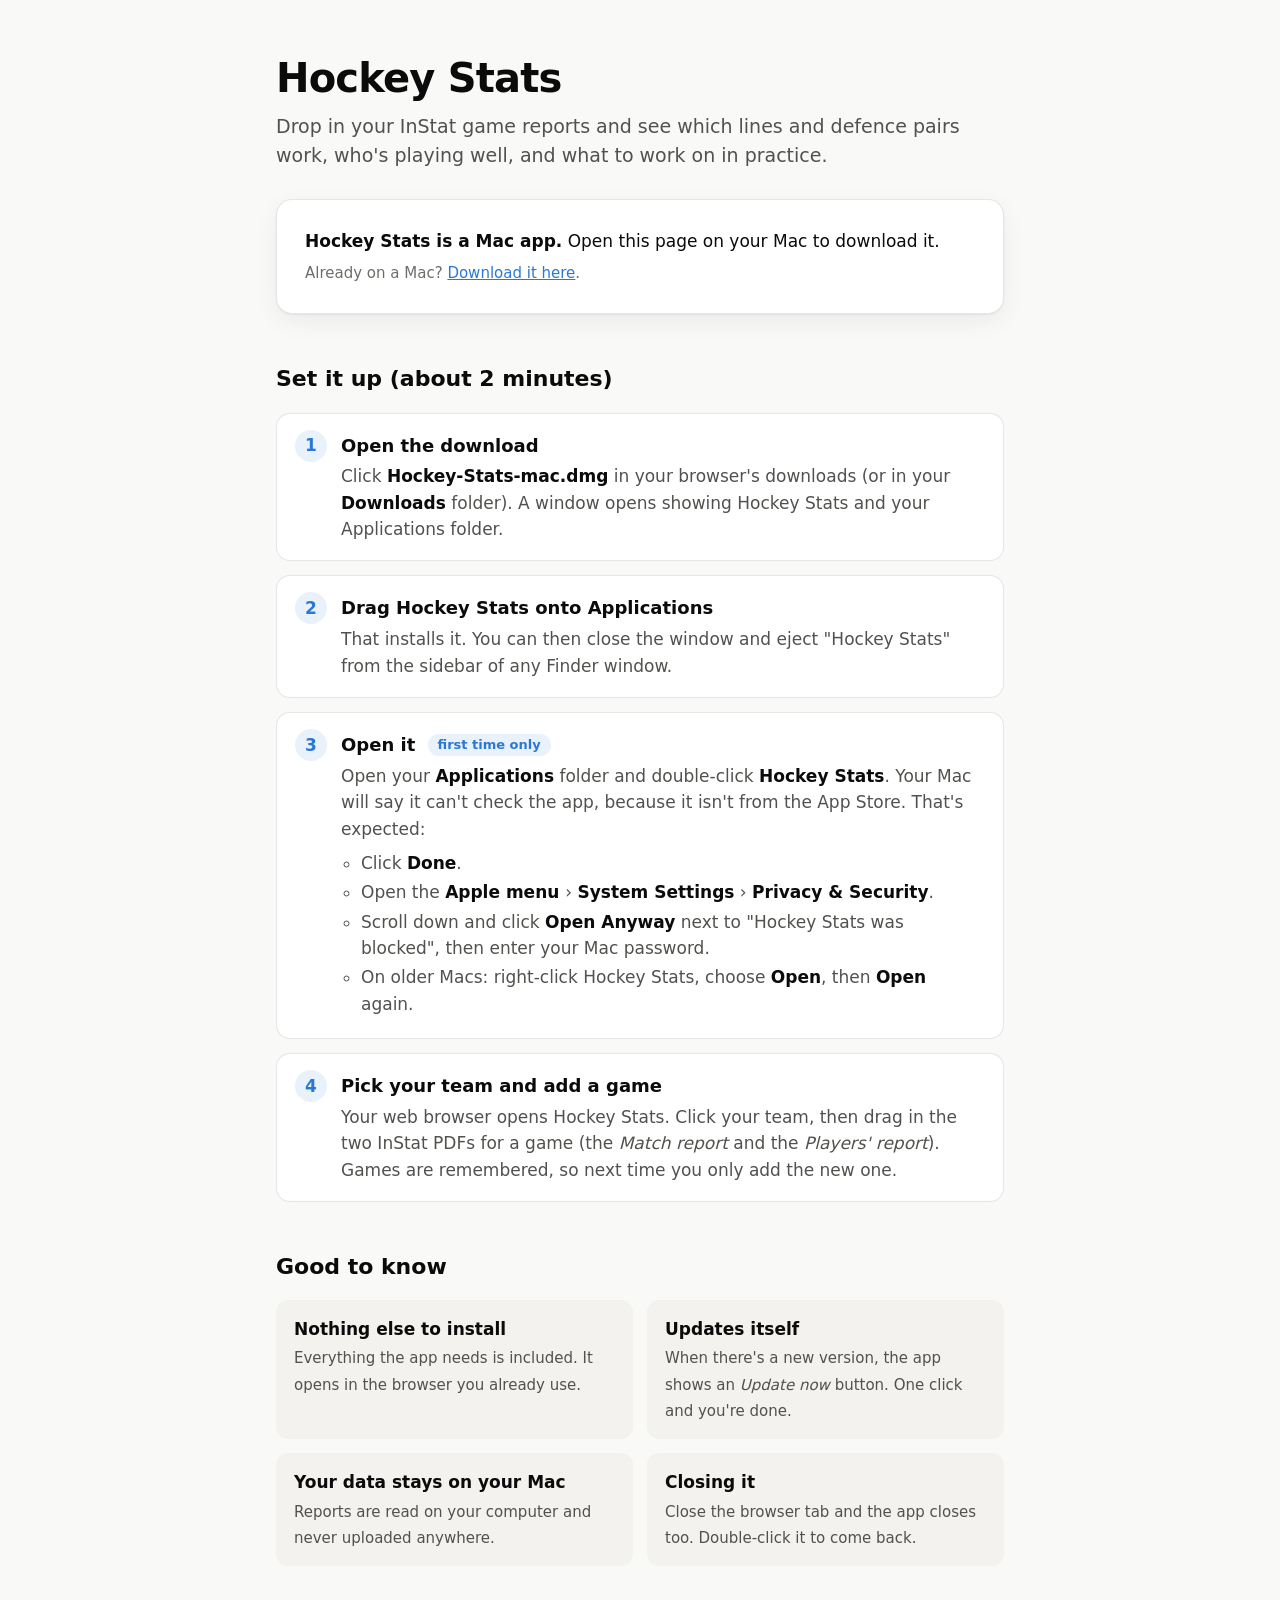
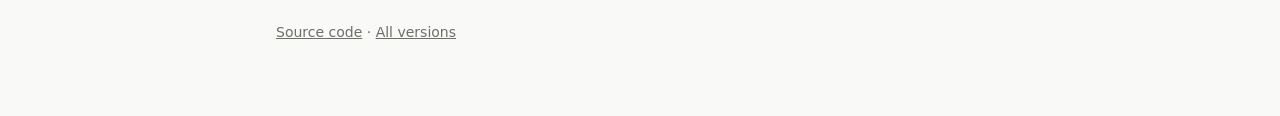
==== docs/index.html @ 82802dbf "Add a download page for GitHub Pages" ====
<!doctype html>
<html lang="en">
<head>
<meta charset="utf-8">
<meta name="viewport" content="width=device-width, initial-scale=1">
<title>Hockey Stats</title>
<meta name="description" content="Turn InStat game reports into line, pairing and player analysis. Free Mac app.">
<style>
  :root {
    color-scheme: light;
    --page: #f9f9f7;
    --surface: #ffffff;
    --surface-2: #f3f2ee;
    --text: #0b0b0b;
    --text-2: #52514e;
    --muted: #6f6d68;
    --border: rgba(11, 11, 11, 0.1);
    --accent: #2a78d6;
    --accent-ink: #ffffff;
    --accent-wash: rgba(42, 120, 214, 0.1);
    --shadow: 0 1px 2px rgba(0, 0, 0, 0.06), 0 8px 24px rgba(0, 0, 0, 0.06);
  }
  @media (prefers-color-scheme: dark) {
    :root:not([data-theme="light"]) {
      color-scheme: dark;
      --page: #0d0d0d;
      --surface: #1a1a19;
      --surface-2: #232321;
      --text: #ffffff;
      --text-2: #c3c2b7;
      --muted: #9a998f;
      --border: rgba(255, 255, 255, 0.12);
      --accent: #3987e5;
      --accent-wash: rgba(57, 135, 229, 0.16);
      --shadow: none;
    }
  }
  * { box-sizing: border-box; }
  body { margin: 0; background: var(--page); color: var(--text); font: 17px/1.55 system-ui, -apple-system, "Segoe UI", sans-serif; }
  main { max-width: 760px; margin: 0 auto; padding: 56px 16px 72px; }
  h1 { font-size: 40px; line-height: 1.1; margin: 0 0 12px; letter-spacing: -0.02em; }
  h2 { font-size: 22px; margin: 48px 0 16px; }
  .lede { font-size: 19px; color: var(--text-2); margin: 0 0 28px; }
  .download { background: var(--surface); border: 1px solid var(--border); border-radius: 16px; padding: 28px; box-shadow: var(--shadow); }
  .button { display: inline-flex; align-items: center; gap: 10px; background: var(--accent); color: var(--accent-ink); text-decoration: none; font-weight: 650; font-size: 19px; padding: 14px 28px; border-radius: 12px; }
  .button:hover, .button:focus-visible { filter: brightness(1.08); }
  .button:focus-visible { outline: 3px solid var(--accent-wash); outline-offset: 2px; }
  .meta { color: var(--muted); font-size: 15px; margin-top: 12px; }
  .not-mac { display: none; }
  .is-other .not-mac { display: block; }
  .is-other .mac-only { display: none; }
  ol.steps { list-style: none; padding: 0; margin: 0; counter-reset: step; display: grid; gap: 14px; }
  ol.steps > li { counter-increment: step; background: var(--surface); border: 1px solid var(--border); border-radius: 14px; padding: 18px 20px 18px 64px; position: relative; }
  ol.steps > li::before { content: counter(step); position: absolute; left: 18px; top: 16px; width: 32px; height: 32px; border-radius: 50%; background: var(--accent-wash); color: var(--accent); font-weight: 700; display: grid; place-items: center; }
  ol.steps h3 { margin: 0 0 4px; font-size: 18px; }
  ol.steps p { margin: 4px 0 0; color: var(--text-2); }
  .once { display: inline-block; font-size: 13px; font-weight: 650; color: var(--accent); background: var(--accent-wash); border-radius: 999px; padding: 1px 10px; margin-left: 6px; vertical-align: 2px; }
  ul.sub { margin: 8px 0 0; padding-left: 20px; color: var(--text-2); }
  ul.sub li { margin: 3px 0; }
  kbd, .ui { font: inherit; font-weight: 650; color: var(--text); }
  .facts { display: grid; grid-template-columns: repeat(auto-fit, minmax(280px, 1fr)); gap: 14px; }
  .fact { background: var(--surface-2); border-radius: 12px; padding: 16px 18px; }
  .fact strong { display: block; margin-bottom: 2px; }
  .fact span { color: var(--text-2); font-size: 15px; }
  a { color: var(--accent); }
  footer { margin-top: 56px; color: var(--muted); font-size: 14px; }
  footer a { color: inherit; }
  @media (max-width: 520px) {
    h1 { font-size: 32px; }
    .download { padding: 20px; }
    .button { width: 100%; justify-content: center; }
    ol.steps > li { padding-left: 58px; }
  }
</style>
</head>
<body>
<main id="page">
  <h1>Hockey Stats</h1>
  <p class="lede">Drop in your InStat game reports and see which lines and defence pairs work, who's playing well, and what to work on in practice.</p>

  <section class="download" aria-label="Download">
    <div class="mac-only">
      <a class="button" id="download" href="https://github.com/willmccallion/instat-analysis/releases/latest/download/Hockey-Stats-mac.dmg">
        <svg width="20" height="20" viewBox="0 0 24 24" fill="none" stroke="currentColor" stroke-width="2.4" stroke-linecap="round" stroke-linejoin="round" aria-hidden="true"><path d="M12 3v12m0 0-5-5m5 5 5-5M4 19h16"/></svg>
        Download for Mac
      </a>
      <div class="meta" id="version">Free · needs macOS 11 (Big Sur) or newer</div>
    </div>
    <div class="not-mac">
      <p style="margin:0 0 8px"><strong>Hockey Stats is a Mac app.</strong> Open this page on your Mac to download it.</p>
      <p class="meta" style="margin:0">Already on a Mac? <a href="https://github.com/willmccallion/instat-analysis/releases/latest/download/Hockey-Stats-mac.dmg">Download it here</a>.</p>
    </div>
  </section>

  <h2>Set it up (about 2 minutes)</h2>
  <ol class="steps">
    <li>
      <h3>Open the download</h3>
      <p>Click <span class="ui">Hockey-Stats-mac.dmg</span> in your browser's downloads (or in your <span class="ui">Downloads</span> folder). A window opens showing Hockey Stats and your Applications folder.</p>
    </li>
    <li>
      <h3>Drag Hockey Stats onto Applications</h3>
      <p>That installs it. You can then close the window and eject "Hockey Stats" from the sidebar of any Finder window.</p>
    </li>
    <li>
      <h3>Open it <span class="once">first time only</span></h3>
      <p>Open your <span class="ui">Applications</span> folder and double-click <span class="ui">Hockey Stats</span>. Your Mac will say it can't check the app, because it isn't from the App Store. That's expected:</p>
      <ul class="sub">
        <li>Click <span class="ui">Done</span>.</li>
        <li>Open the <span class="ui">Apple menu </span> › <span class="ui">System Settings</span> › <span class="ui">Privacy &amp; Security</span>.</li>
        <li>Scroll down and click <span class="ui">Open Anyway</span> next to "Hockey Stats was blocked", then enter your Mac password.</li>
        <li>On older Macs: right-click Hockey Stats, choose <span class="ui">Open</span>, then <span class="ui">Open</span> again.</li>
      </ul>
    </li>
    <li>
      <h3>Pick your team and add a game</h3>
      <p>Your web browser opens Hockey Stats. Click your team, then drag in the two InStat PDFs for a game (the <em>Match report</em> and the <em>Players' report</em>). Games are remembered, so next time you only add the new one.</p>
    </li>
  </ol>

  <h2>Good to know</h2>
  <div class="facts">
    <div class="fact"><strong>Nothing else to install</strong><span>Everything the app needs is included. It opens in the browser you already use.</span></div>
    <div class="fact"><strong>Updates itself</strong><span>When there's a new version, the app shows an <em>Update now</em> button. One click and you're done.</span></div>
    <div class="fact"><strong>Your data stays on your Mac</strong><span>Reports are read on your computer and never uploaded anywhere.</span></div>
    <div class="fact"><strong>Closing it</strong><span>Close the browser tab and the app closes too. Double-click it to come back.</span></div>
  </div>

  <footer>
    <a href="https://github.com/willmccallion/instat-analysis">Source code</a> · <a href="https://github.com/willmccallion/instat-analysis/releases">All versions</a>
  </footer>
</main>
<script>
  (function () {
    var ua = navigator.userAgent || "";
    var isIpad = /Macintosh/.test(ua) && navigator.maxTouchPoints > 1;
    var isMac = /Macintosh|Mac OS X/.test(ua) && !isIpad;
    if (!isMac) document.getElementById("page").classList.add("is-other");
    fetch("https://api.github.com/repos/willmccallion/instat-analysis/releases/latest")
      .then(function (r) { return r.ok ? r.json() : null; })
      .then(function (release) {
        if (!release || !release.tag_name) return;
        var date = new Date(release.published_at).toLocaleDateString(undefined, { year: "numeric", month: "long", day: "numeric" });
        document.getElementById("version").textContent = "Version " + release.tag_name.replace(/^v/, "") + " · " + date + " · free · needs macOS 11 or newer";
      })
      .catch(function () {});
  })();
</script>
</body>
</html>
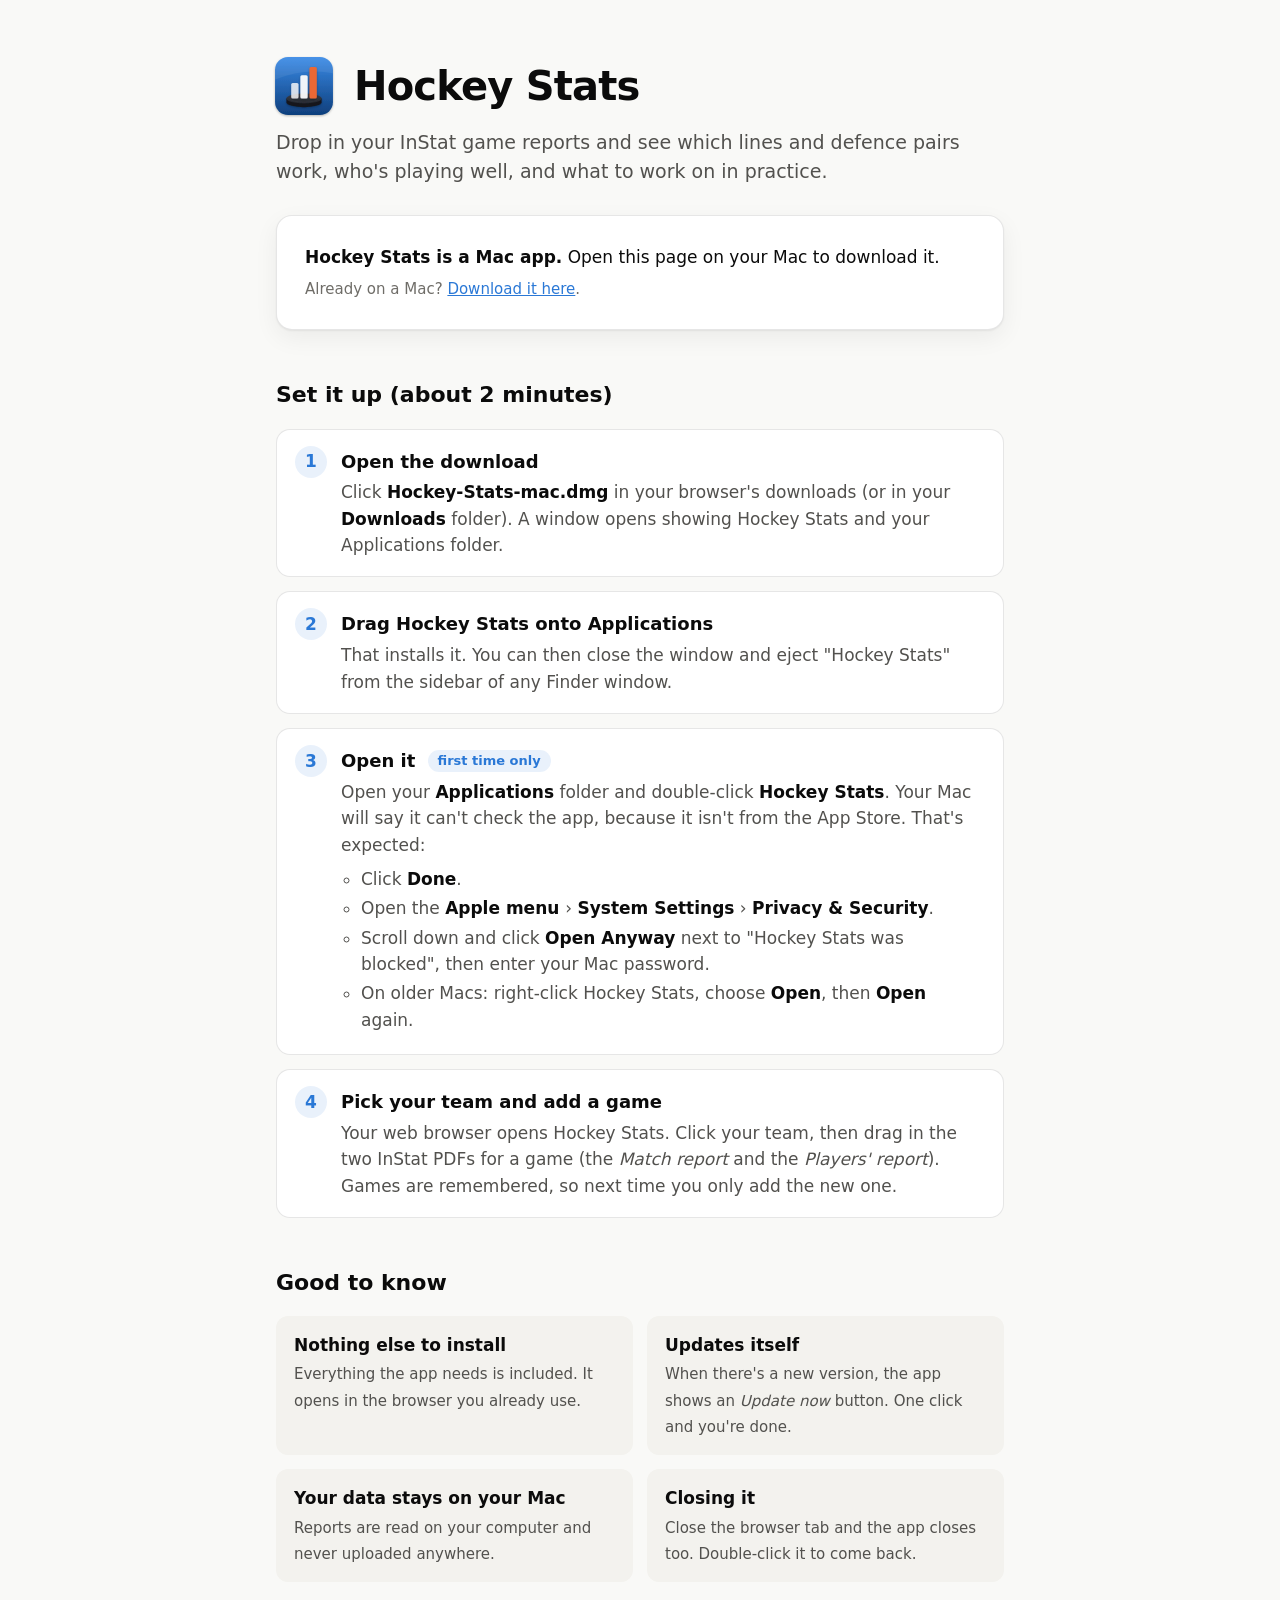
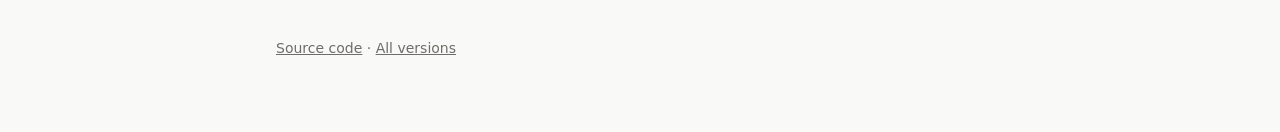
==== commit e9f616e2: "Use the app icon in the browser tab and on the download page" ====
--- a/docs/index.html
+++ b/docs/index.html
@@ -4,6 +4,7 @@
 <meta charset="utf-8">
 <meta name="viewport" content="width=device-width, initial-scale=1">
 <title>Hockey Stats</title>
+<link rel="icon" type="image/png" href="[data-uri]">
 <meta name="description" content="Turn InStat game reports into line, pairing and player analysis. Free Mac app.">
 <style>
   :root {
@@ -38,6 +39,8 @@
   * { box-sizing: border-box; }
   body { margin: 0; background: var(--page); color: var(--text); font: 17px/1.55 system-ui, -apple-system, "Segoe UI", sans-serif; }
   main { max-width: 760px; margin: 0 auto; padding: 56px 16px 72px; }
+  .title { display: flex; align-items: center; gap: 14px; }
+  .title img { margin: -6px 0 -6px -8px; }
   h1 { font-size: 40px; line-height: 1.1; margin: 0 0 12px; letter-spacing: -0.02em; }
   h2 { font-size: 22px; margin: 48px 0 16px; }
   .lede { font-size: 19px; color: var(--text-2); margin: 0 0 28px; }
@@ -75,7 +78,7 @@
 </head>
 <body>
 <main id="page">
-  <h1>Hockey Stats</h1>
+  <h1 class="title"><img src="icon.svg" alt="" width="72" height="72">Hockey Stats</h1>
   <p class="lede">Drop in your InStat game reports and see which lines and defence pairs work, who's playing well, and what to work on in practice.</p>
 
   <section class="download" aria-label="Download">
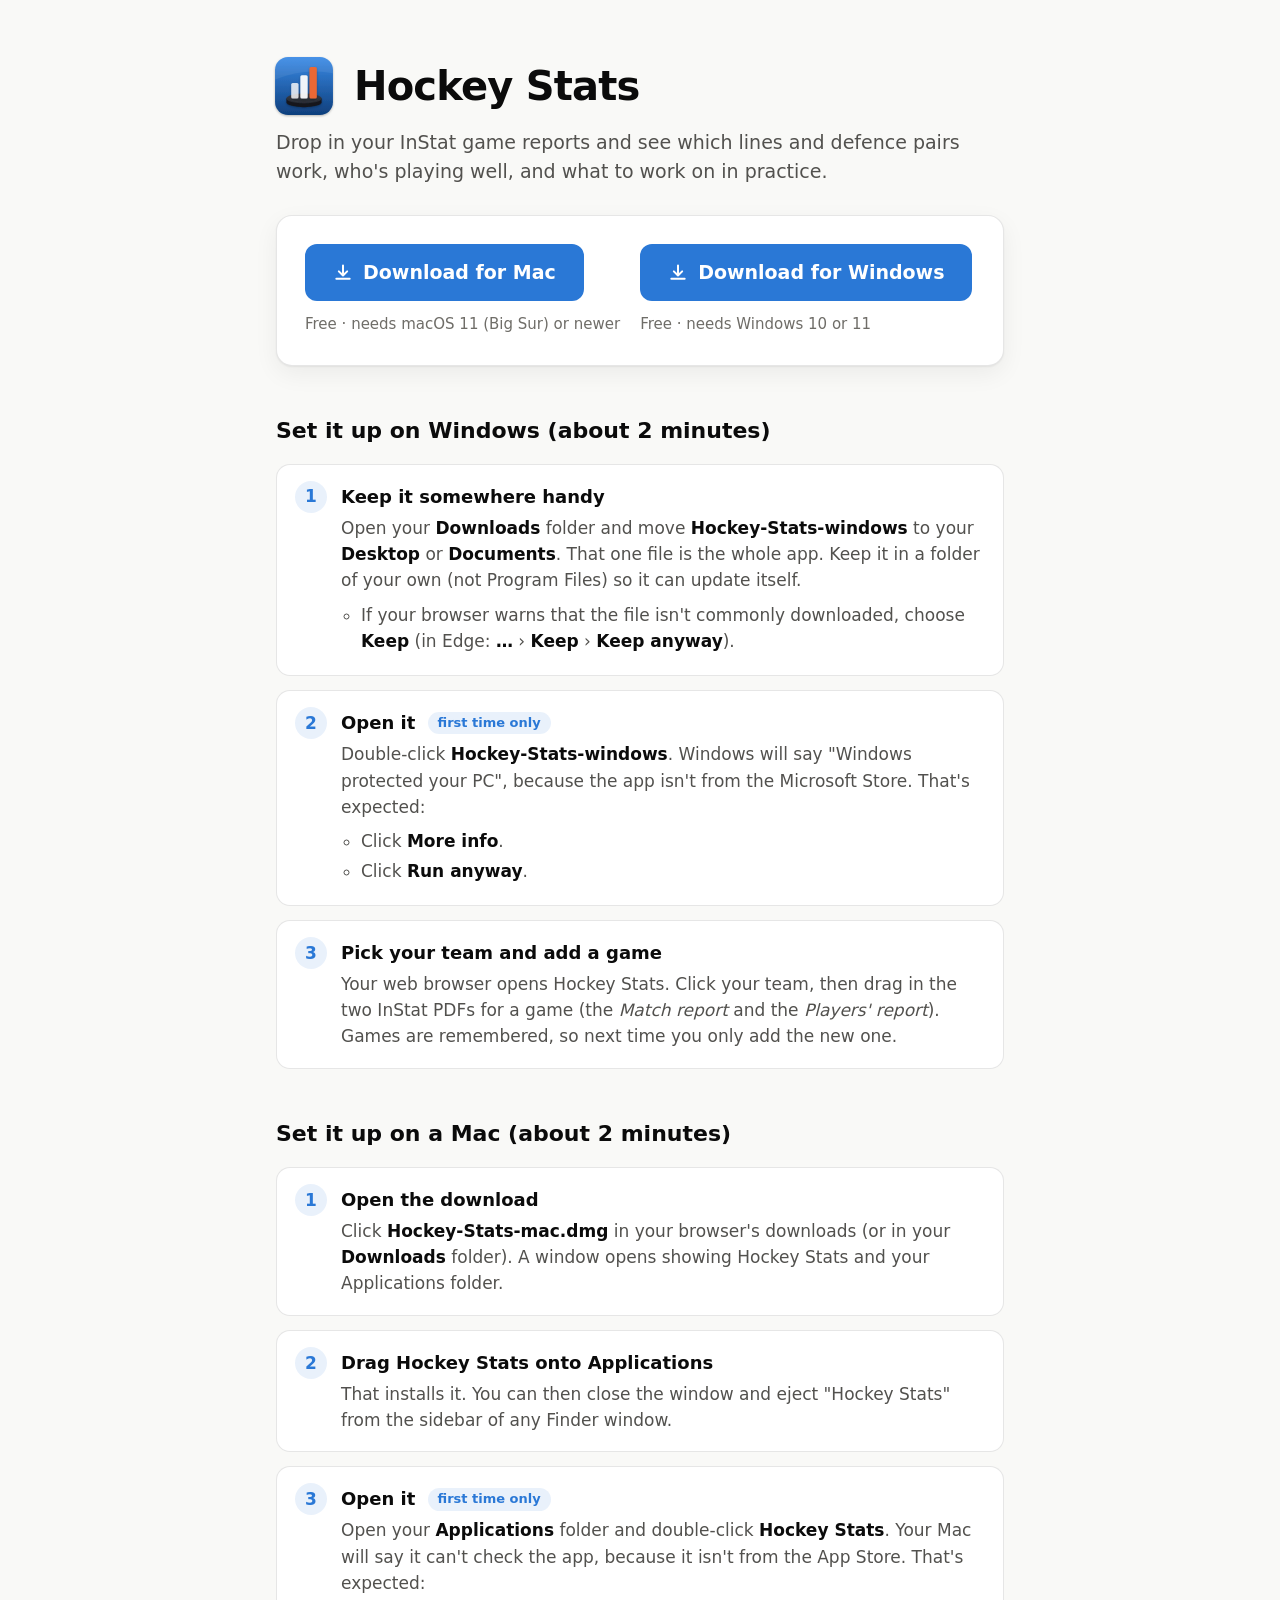
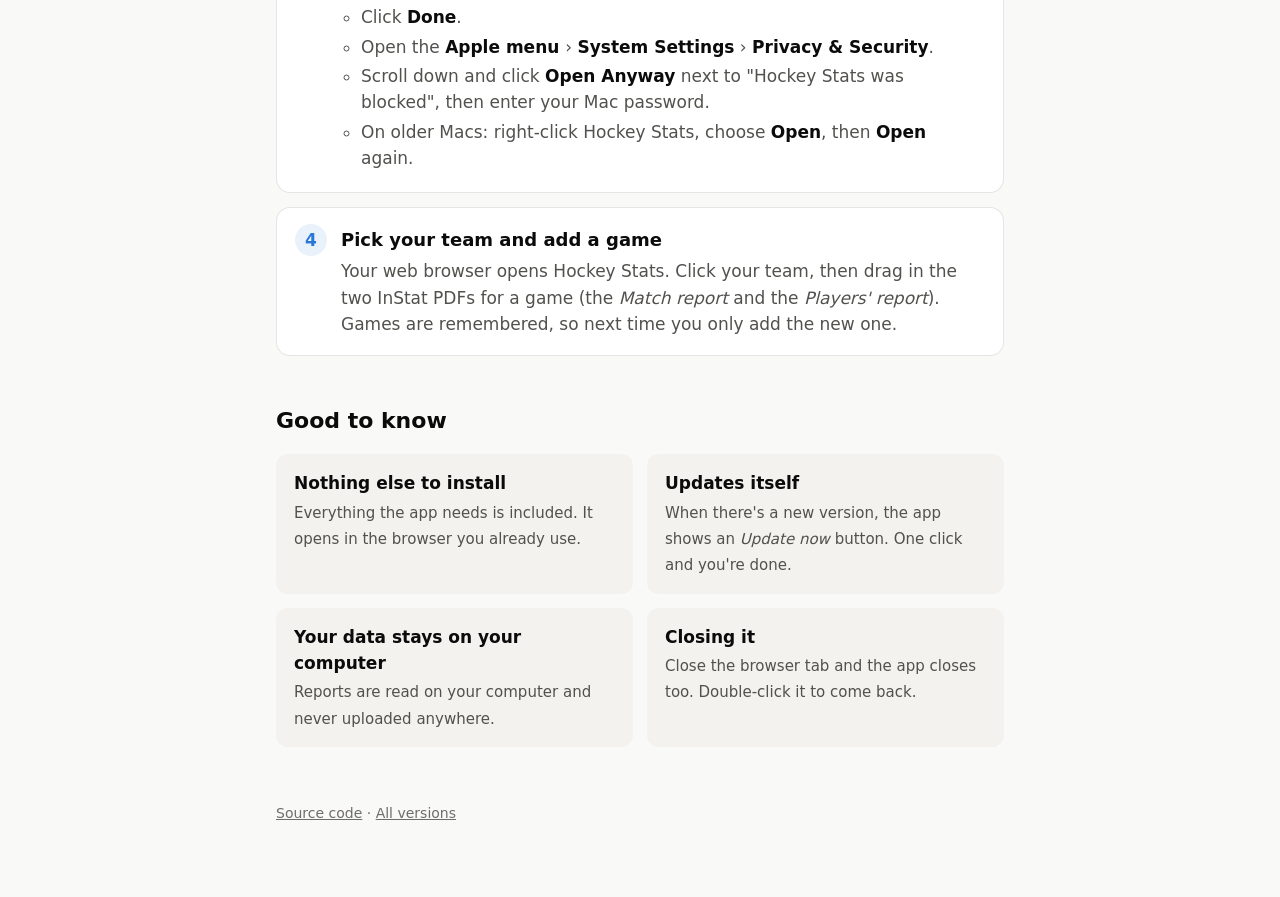
==== commit c22c8859: "Offer the Windows download on the download page Visitors get the download and setup steps for their " ====
--- a/docs/index.html
+++ b/docs/index.html
@@ -5,7 +5,7 @@
 <meta name="viewport" content="width=device-width, initial-scale=1">
 <title>Hockey Stats</title>
 <link rel="icon" type="image/png" href="[data-uri]">
-<meta name="description" content="Turn InStat game reports into line, pairing and player analysis. Free Mac app.">
+<meta name="description" content="Turn InStat game reports into line, pairing and player analysis. Free app for Mac and Windows.">
 <style>
   :root {
     color-scheme: light;
@@ -49,9 +49,10 @@
   .button:hover, .button:focus-visible { filter: brightness(1.08); }
   .button:focus-visible { outline: 3px solid var(--accent-wash); outline-offset: 2px; }
   .meta { color: var(--muted); font-size: 15px; margin-top: 12px; }
-  .not-mac { display: none; }
-  .is-other .not-mac { display: block; }
-  .is-other .mac-only { display: none; }
+  .os-mac .for-windows, .os-mac .other-link-mac,
+  .os-windows .for-mac, .os-windows .other-link-windows,
+  .os-other .other-link-mac, .os-other .other-link-windows { display: none; }
+  .buttons { display: flex; flex-wrap: wrap; gap: 20px; }
   ol.steps { list-style: none; padding: 0; margin: 0; counter-reset: step; display: grid; gap: 14px; }
   ol.steps > li { counter-increment: step; background: var(--surface); border: 1px solid var(--border); border-radius: 14px; padding: 18px 20px 18px 64px; position: relative; }
   ol.steps > li::before { content: counter(step); position: absolute; left: 18px; top: 16px; width: 32px; height: 32px; border-radius: 50%; background: var(--accent-wash); color: var(--accent); font-weight: 700; display: grid; place-items: center; }
@@ -82,21 +83,51 @@
   <p class="lede">Drop in your InStat game reports and see which lines and defence pairs work, who's playing well, and what to work on in practice.</p>
 
   <section class="download" aria-label="Download">
-    <div class="mac-only">
-      <a class="button" id="download" href="https://github.com/willmccallion/instat-analysis/releases/latest/download/Hockey-Stats-mac.dmg">
-        <svg width="20" height="20" viewBox="0 0 24 24" fill="none" stroke="currentColor" stroke-width="2.4" stroke-linecap="round" stroke-linejoin="round" aria-hidden="true"><path d="M12 3v12m0 0-5-5m5 5 5-5M4 19h16"/></svg>
-        Download for Mac
-      </a>
-      <div class="meta" id="version">Free · needs macOS 11 (Big Sur) or newer</div>
+    <div class="buttons">
+      <div class="for-mac">
+        <a class="button" href="https://github.com/willmccallion/instat-analysis/releases/latest/download/Hockey-Stats-mac.dmg">
+          <svg width="20" height="20" viewBox="0 0 24 24" fill="none" stroke="currentColor" stroke-width="2.4" stroke-linecap="round" stroke-linejoin="round" aria-hidden="true"><path d="M12 3v12m0 0-5-5m5 5 5-5M4 19h16"/></svg>
+          Download for Mac
+        </a>
+        <div class="meta"><span class="version"></span>Free · needs macOS 11 (Big Sur) or newer</div>
+      </div>
+      <div class="for-windows">
+        <a class="button" href="https://github.com/willmccallion/instat-analysis/releases/latest/download/Hockey-Stats-windows.exe">
+          <svg width="20" height="20" viewBox="0 0 24 24" fill="none" stroke="currentColor" stroke-width="2.4" stroke-linecap="round" stroke-linejoin="round" aria-hidden="true"><path d="M12 3v12m0 0-5-5m5 5 5-5M4 19h16"/></svg>
+          Download for Windows
+        </a>
+        <div class="meta"><span class="version"></span>Free · needs Windows 10 or 11</div>
+      </div>
     </div>
-    <div class="not-mac">
-      <p style="margin:0 0 8px"><strong>Hockey Stats is a Mac app.</strong> Open this page on your Mac to download it.</p>
-      <p class="meta" style="margin:0">Already on a Mac? <a href="https://github.com/willmccallion/instat-analysis/releases/latest/download/Hockey-Stats-mac.dmg">Download it here</a>.</p>
-    </div>
+    <p class="meta other-link-windows">On Windows? <a href="https://github.com/willmccallion/instat-analysis/releases/latest/download/Hockey-Stats-windows.exe">Download for Windows</a> and see the Windows steps by opening this page there.</p>
+    <p class="meta other-link-mac">On a Mac? <a href="https://github.com/willmccallion/instat-analysis/releases/latest/download/Hockey-Stats-mac.dmg">Download for Mac</a> and see the Mac steps by opening this page there.</p>
   </section>
 
-  <h2>Set it up (about 2 minutes)</h2>
-  <ol class="steps">
+  <h2 class="for-windows">Set it up on Windows (about 2 minutes)</h2>
+  <ol class="steps for-windows">
+    <li>
+      <h3>Keep it somewhere handy</h3>
+      <p>Open your <span class="ui">Downloads</span> folder and move <span class="ui">Hockey-Stats-windows</span> to your <span class="ui">Desktop</span> or <span class="ui">Documents</span>. That one file is the whole app. Keep it in a folder of your own (not Program Files) so it can update itself.</p>
+      <ul class="sub">
+        <li>If your browser warns that the file isn't commonly downloaded, choose <span class="ui">Keep</span> (in Edge: <span class="ui">…</span> › <span class="ui">Keep</span> › <span class="ui">Keep anyway</span>).</li>
+      </ul>
+    </li>
+    <li>
+      <h3>Open it <span class="once">first time only</span></h3>
+      <p>Double-click <span class="ui">Hockey-Stats-windows</span>. Windows will say "Windows protected your PC", because the app isn't from the Microsoft Store. That's expected:</p>
+      <ul class="sub">
+        <li>Click <span class="ui">More info</span>.</li>
+        <li>Click <span class="ui">Run anyway</span>.</li>
+      </ul>
+    </li>
+    <li>
+      <h3>Pick your team and add a game</h3>
+      <p>Your web browser opens Hockey Stats. Click your team, then drag in the two InStat PDFs for a game (the <em>Match report</em> and the <em>Players' report</em>). Games are remembered, so next time you only add the new one.</p>
+    </li>
+  </ol>
+
+  <h2 class="for-mac">Set it up on a Mac (about 2 minutes)</h2>
+  <ol class="steps for-mac">
     <li>
       <h3>Open the download</h3>
       <p>Click <span class="ui">Hockey-Stats-mac.dmg</span> in your browser's downloads (or in your <span class="ui">Downloads</span> folder). A window opens showing Hockey Stats and your Applications folder.</p>
@@ -125,7 +156,7 @@
   <div class="facts">
     <div class="fact"><strong>Nothing else to install</strong><span>Everything the app needs is included. It opens in the browser you already use.</span></div>
     <div class="fact"><strong>Updates itself</strong><span>When there's a new version, the app shows an <em>Update now</em> button. One click and you're done.</span></div>
-    <div class="fact"><strong>Your data stays on your Mac</strong><span>Reports are read on your computer and never uploaded anywhere.</span></div>
+    <div class="fact"><strong>Your data stays on your computer</strong><span>Reports are read on your computer and never uploaded anywhere.</span></div>
     <div class="fact"><strong>Closing it</strong><span>Close the browser tab and the app closes too. Double-click it to come back.</span></div>
   </div>
 
@@ -138,13 +169,15 @@
     var ua = navigator.userAgent || "";
     var isIpad = /Macintosh/.test(ua) && navigator.maxTouchPoints > 1;
     var isMac = /Macintosh|Mac OS X/.test(ua) && !isIpad;
-    if (!isMac) document.getElementById("page").classList.add("is-other");
+    var isWindows = /Windows NT/.test(ua);
+    document.getElementById("page").classList.add(isMac ? "os-mac" : isWindows ? "os-windows" : "os-other");
     fetch("https://api.github.com/repos/willmccallion/instat-analysis/releases/latest")
       .then(function (r) { return r.ok ? r.json() : null; })
       .then(function (release) {
         if (!release || !release.tag_name) return;
         var date = new Date(release.published_at).toLocaleDateString(undefined, { year: "numeric", month: "long", day: "numeric" });
-        document.getElementById("version").textContent = "Version " + release.tag_name.replace(/^v/, "") + " · " + date + " · free · needs macOS 11 or newer";
+        var label = "Version " + release.tag_name.replace(/^v/, "") + " · " + date + " · ";
+        document.querySelectorAll(".version").forEach(function (node) { node.textContent = label; });
       })
       .catch(function () {});
   })();
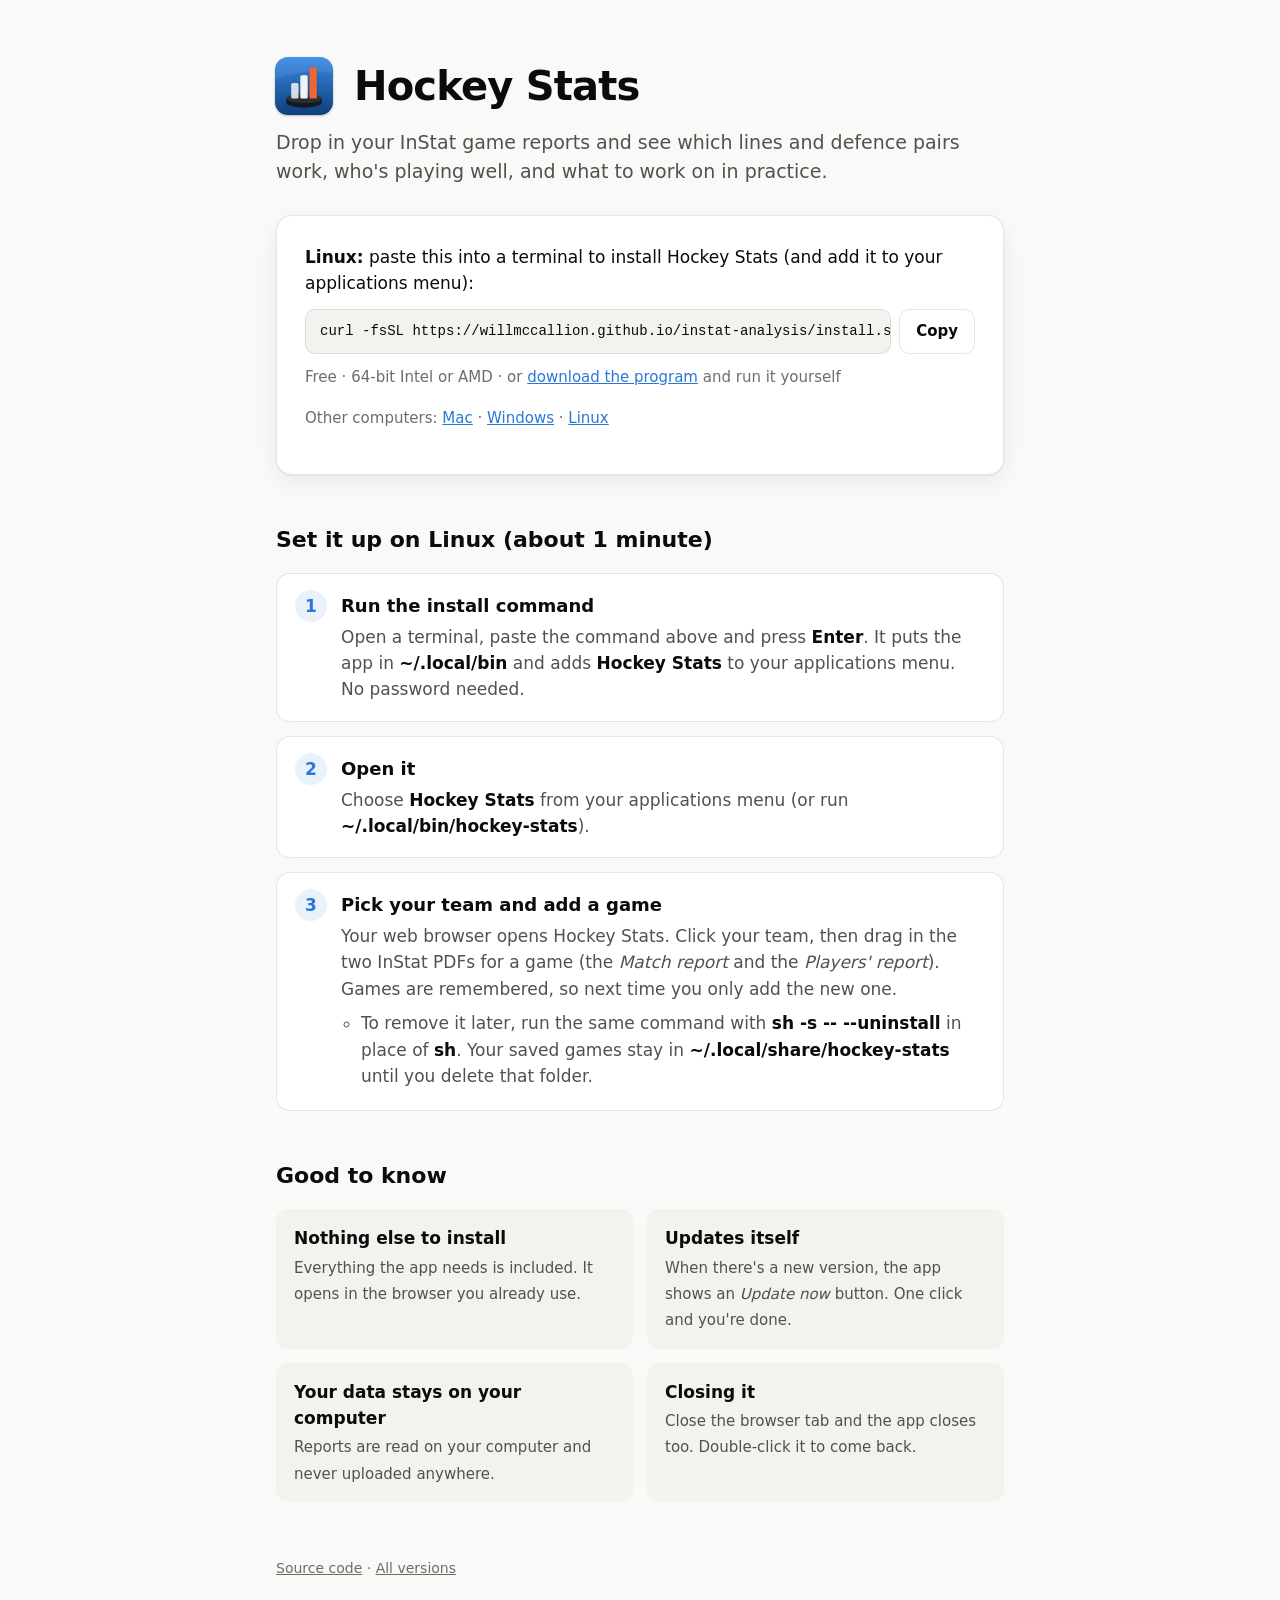
==== commit 75116149: "Add a Linux install script and offer it on the download page install.sh puts the app in ~/.local/bin" ====
--- a/docs/index.html
+++ b/docs/index.html
@@ -5,7 +5,7 @@
 <meta name="viewport" content="width=device-width, initial-scale=1">
 <title>Hockey Stats</title>
 <link rel="icon" type="image/png" href="[data-uri]">
-<meta name="description" content="Turn InStat game reports into line, pairing and player analysis. Free app for Mac and Windows.">
+<meta name="description" content="Turn InStat game reports into line, pairing and player analysis. Free app for Mac, Windows and Linux.">
 <style>
   :root {
     color-scheme: light;
@@ -49,9 +49,13 @@
   .button:hover, .button:focus-visible { filter: brightness(1.08); }
   .button:focus-visible { outline: 3px solid var(--accent-wash); outline-offset: 2px; }
   .meta { color: var(--muted); font-size: 15px; margin-top: 12px; }
-  .os-mac .for-windows, .os-mac .other-link-mac,
-  .os-windows .for-mac, .os-windows .other-link-windows,
-  .os-other .other-link-mac, .os-other .other-link-windows { display: none; }
+  .os-mac .for-windows, .os-mac .for-linux,
+  .os-windows .for-mac, .os-windows .for-linux,
+  .os-linux .for-mac, .os-linux .for-windows { display: none; }
+  .command { display: flex; align-items: stretch; gap: 8px; margin: 12px 0 0; }
+  .command code { flex: 1; min-width: 0; overflow-x: auto; white-space: nowrap; font: 14px/1.4 ui-monospace, SFMono-Regular, Menlo, Consolas, monospace; background: var(--surface-2); border: 1px solid var(--border); border-radius: 10px; padding: 12px 14px; }
+  .command button { font: inherit; font-size: 15px; font-weight: 650; border: 1px solid var(--border); background: var(--surface); color: var(--text); border-radius: 10px; padding: 0 16px; cursor: pointer; }
+  .others { margin-top: 18px; }
   .buttons { display: flex; flex-wrap: wrap; gap: 20px; }
   ol.steps { list-style: none; padding: 0; margin: 0; counter-reset: step; display: grid; gap: 14px; }
   ol.steps > li { counter-increment: step; background: var(--surface); border: 1px solid var(--border); border-radius: 14px; padding: 18px 20px 18px 64px; position: relative; }
@@ -99,9 +103,32 @@
         <div class="meta"><span class="version"></span>Free · needs Windows 10 or 11</div>
       </div>
     </div>
-    <p class="meta other-link-windows">On Windows? <a href="https://github.com/willmccallion/instat-analysis/releases/latest/download/Hockey-Stats-windows.exe">Download for Windows</a> and see the Windows steps by opening this page there.</p>
-    <p class="meta other-link-mac">On a Mac? <a href="https://github.com/willmccallion/instat-analysis/releases/latest/download/Hockey-Stats-mac.dmg">Download for Mac</a> and see the Mac steps by opening this page there.</p>
+    <div class="for-linux">
+      <p style="margin:0"><strong>Linux:</strong> paste this into a terminal to install Hockey Stats (and add it to your applications menu):</p>
+      <div class="command"><code id="install-command">curl -fsSL https://willmccallion.github.io/instat-analysis/install.sh | sh</code><button type="button" id="copy-command">Copy</button></div>
+      <div class="meta"><span class="version"></span>Free · 64-bit Intel or AMD · or <a href="https://github.com/willmccallion/instat-analysis/releases/latest/download/Hockey-Stats-linux">download the program</a> and run it yourself</div>
+    </div>
+    <p class="meta others">Other computers: <a href="?os=mac">Mac</a> · <a href="?os=windows">Windows</a> · <a href="?os=linux">Linux</a></p>
   </section>
+
+  <h2 class="for-linux">Set it up on Linux (about 1 minute)</h2>
+  <ol class="steps for-linux">
+    <li>
+      <h3>Run the install command</h3>
+      <p>Open a terminal, paste the command above and press <span class="ui">Enter</span>. It puts the app in <span class="ui">~/.local/bin</span> and adds <span class="ui">Hockey Stats</span> to your applications menu. No password needed.</p>
+    </li>
+    <li>
+      <h3>Open it</h3>
+      <p>Choose <span class="ui">Hockey Stats</span> from your applications menu (or run <span class="ui">~/.local/bin/hockey-stats</span>).</p>
+    </li>
+    <li>
+      <h3>Pick your team and add a game</h3>
+      <p>Your web browser opens Hockey Stats. Click your team, then drag in the two InStat PDFs for a game (the <em>Match report</em> and the <em>Players' report</em>). Games are remembered, so next time you only add the new one.</p>
+      <ul class="sub">
+        <li>To remove it later, run the same command with <span class="ui">sh -s -- --uninstall</span> in place of <span class="ui">sh</span>. Your saved games stay in <span class="ui">~/.local/share/hockey-stats</span> until you delete that folder.</li>
+      </ul>
+    </li>
+  </ol>
 
   <h2 class="for-windows">Set it up on Windows (about 2 minutes)</h2>
   <ol class="steps for-windows">
@@ -170,7 +197,18 @@
     var isIpad = /Macintosh/.test(ua) && navigator.maxTouchPoints > 1;
     var isMac = /Macintosh|Mac OS X/.test(ua) && !isIpad;
     var isWindows = /Windows NT/.test(ua);
-    document.getElementById("page").classList.add(isMac ? "os-mac" : isWindows ? "os-windows" : "os-other");
+    var isLinux = /Linux|CrOS/.test(ua) && !/Android/.test(ua);
+    var detected = isMac ? "mac" : isWindows ? "windows" : isLinux ? "linux" : "other";
+    var chosen = new URLSearchParams(location.search).get("os");
+    var os = ["mac", "windows", "linux"].indexOf(chosen) >= 0 ? chosen : detected;
+    document.getElementById("page").classList.add("os-" + os);
+    var copy = document.getElementById("copy-command");
+    copy.addEventListener("click", function () {
+      navigator.clipboard.writeText(document.getElementById("install-command").textContent).then(function () {
+        copy.textContent = "Copied";
+        setTimeout(function () { copy.textContent = "Copy"; }, 2000);
+      });
+    });
     fetch("https://api.github.com/repos/willmccallion/instat-analysis/releases/latest")
       .then(function (r) { return r.ok ? r.json() : null; })
       .then(function (release) {
